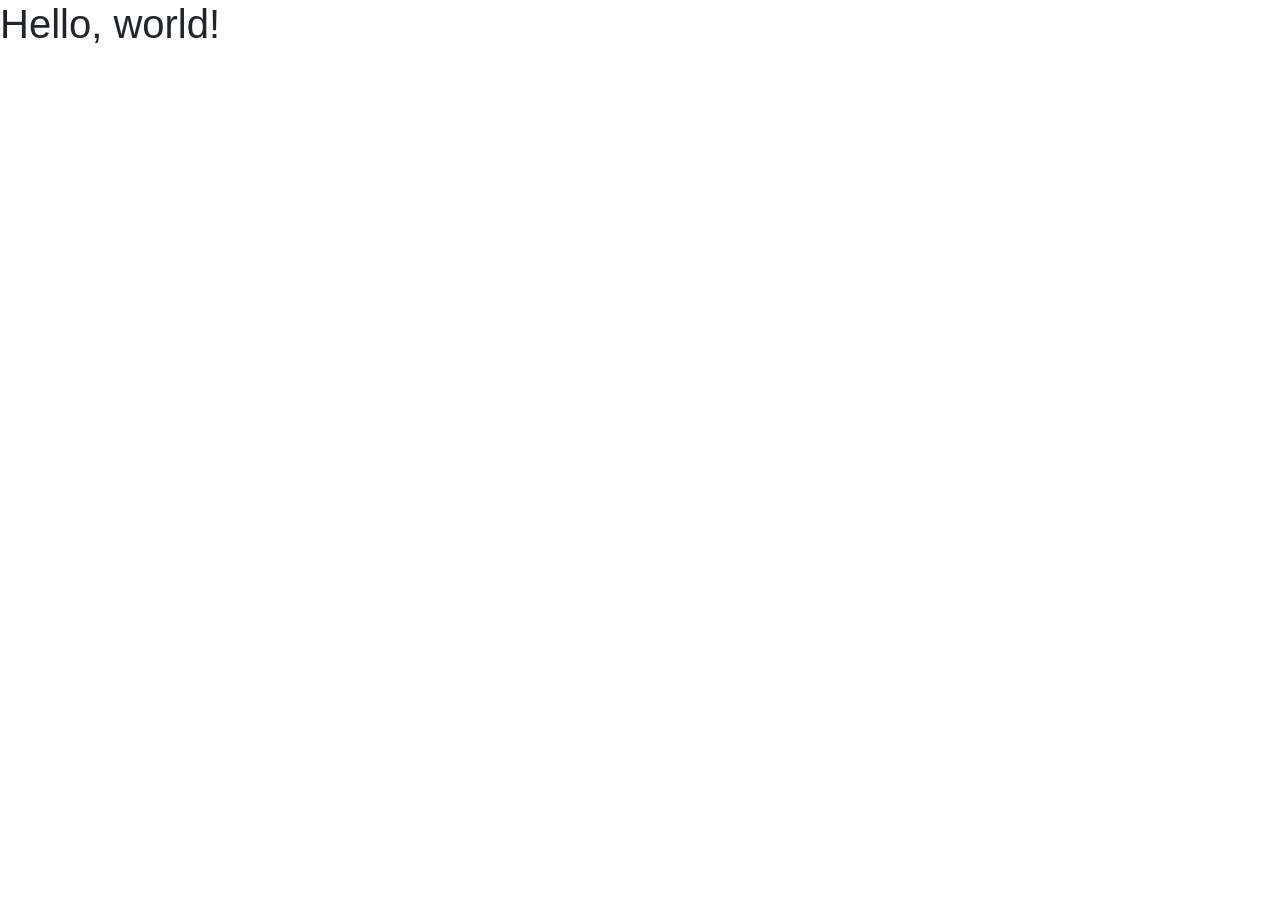
==== index.html @ 7a54d398 "initial commit" ====
<!doctype html>
<html lang="en">
  <head>
    <!-- Required meta tags -->
    <meta charset="utf-8">
    <meta name="viewport" content="width=device-width, initial-scale=1, shrink-to-fit=no">

    <!-- Bootstrap CSS -->
    <link rel="stylesheet" href="https://maxcdn.bootstrapcdn.com/bootstrap/4.0.0/css/bootstrap.min.css" integrity="sha384-Gn5384xqQ1aoWXA+058RXPxPg6fy4IWvTNh0E263XmFcJlSAwiGgFAW/dAiS6JXm" crossorigin="anonymous">

    <title>Hello, world!</title>
  </head>
  <body>
    <h1>Hello, world!</h1>

    <!-- Optional JavaScript -->
    <!-- jQuery first, then Popper.js, then Bootstrap JS -->
    <script src="https://code.jquery.com/jquery-3.2.1.slim.min.js" integrity="sha384-KJ3o2DKtIkvYIK3UENzmM7KCkRr/rE9/Qpg6aAZGJwFDMVNA/GpGFF93hXpG5KkN" crossorigin="anonymous"></script>
    <script src="https://cdnjs.cloudflare.com/ajax/libs/popper.js/1.12.9/umd/popper.min.js" integrity="sha384-ApNbgh9B+Y1QKtv3Rn7W3mgPxhU9K/ScQsAP7hUibX39j7fakFPskvXusvfa0b4Q" crossorigin="anonymous"></script>
    <script src="https://maxcdn.bootstrapcdn.com/bootstrap/4.0.0/js/bootstrap.min.js" integrity="sha384-JZR6Spejh4U02d8jOt6vLEHfe/JQGiRRSQQxSfFWpi1MquVdAyjUar5+76PVCmYl" crossorigin="anonymous"></script>
  </body>
</html>
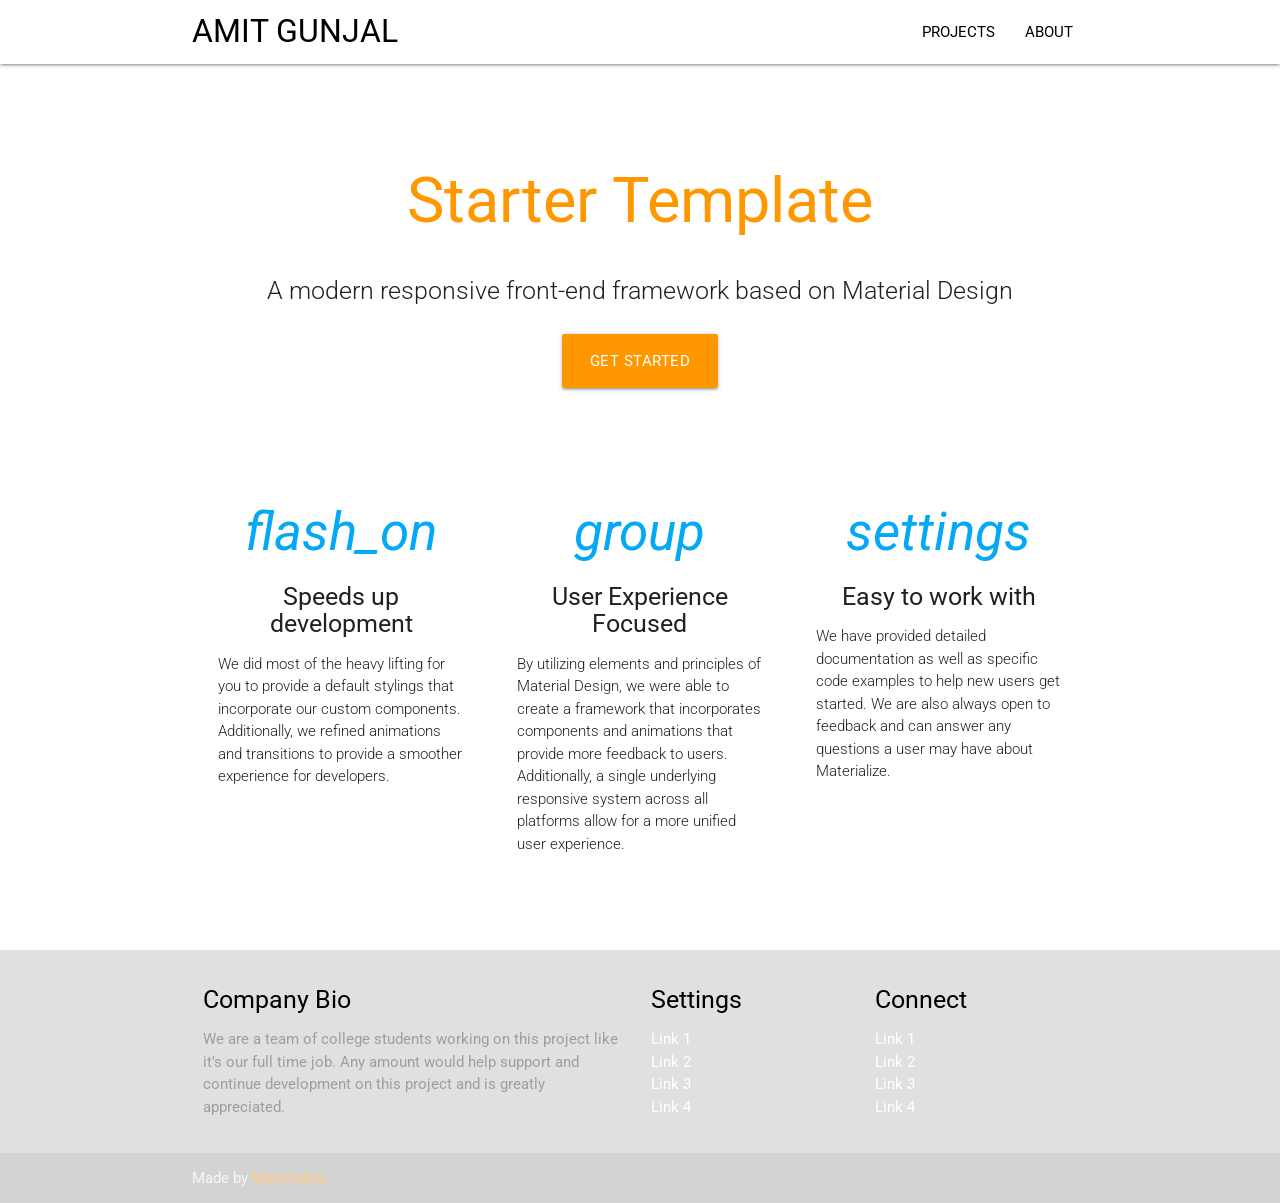
==== commit e3c955d6: "starter template" ====
--- a/index.html
+++ b/index.html
@@ -1,22 +1,140 @@
-<!doctype html>
+<!DOCTYPE html>
 <html lang="en">
-  <head>
-    <!-- Required meta tags -->
-    <meta charset="utf-8">
-    <meta name="viewport" content="width=device-width, initial-scale=1, shrink-to-fit=no">
 
-    <!-- Bootstrap CSS -->
-    <link rel="stylesheet" href="https://maxcdn.bootstrapcdn.com/bootstrap/4.0.0/css/bootstrap.min.css" integrity="sha384-Gn5384xqQ1aoWXA+058RXPxPg6fy4IWvTNh0E263XmFcJlSAwiGgFAW/dAiS6JXm" crossorigin="anonymous">
+<head>
+    <meta http-equiv="Content-Type" content="text/html; charset=UTF-8" />
+    <meta name="viewport" content="width=device-width, initial-scale=1, maximum-scale=1.0" />
+    <title>Starter Template - Materialize</title>
 
-    <title>Hello, world!</title>
-  </head>
-  <body>
-    <h1>Hello, world!</h1>
+    <!-- CSS  -->
+    <!-- <link href="https://fonts.googleapis.com/icon?family=Material+Icons" rel="stylesheet"> -->
+    <link href="lib/css/materialize.min.css" type="text/css" rel="stylesheet" media="screen,projection" />
+    <link href="css/index.css" type="text/css" rel="stylesheet" media="screen,projection" />
+    <link href="https://fonts.googleapis.com/css2?family=Open+Sans&family=Roboto:wght@300&display=swap"
+        rel="stylesheet">
+</head>
 
-    <!-- Optional JavaScript -->
-    <!-- jQuery first, then Popper.js, then Bootstrap JS -->
-    <script src="https://code.jquery.com/jquery-3.2.1.slim.min.js" integrity="sha384-KJ3o2DKtIkvYIK3UENzmM7KCkRr/rE9/Qpg6aAZGJwFDMVNA/GpGFF93hXpG5KkN" crossorigin="anonymous"></script>
-    <script src="https://cdnjs.cloudflare.com/ajax/libs/popper.js/1.12.9/umd/popper.min.js" integrity="sha384-ApNbgh9B+Y1QKtv3Rn7W3mgPxhU9K/ScQsAP7hUibX39j7fakFPskvXusvfa0b4Q" crossorigin="anonymous"></script>
-    <script src="https://maxcdn.bootstrapcdn.com/bootstrap/4.0.0/js/bootstrap.min.js" integrity="sha384-JZR6Spejh4U02d8jOt6vLEHfe/JQGiRRSQQxSfFWpi1MquVdAyjUar5+76PVCmYl" crossorigin="anonymous"></script>
-  </body>
+<body>
+    <nav class="white" role="navigation">
+        <div class="nav-wrapper container"><a id="logo-container" href="#" class="brand-logo black-text">AMIT GUNJAL</a>
+            <ul class="right hide-on-med-and-down">
+                <li><a href="#" class="black-text">ABOUT</a></li>
+            </ul>
+            <ul class="right hide-on-med-and-down">
+                <li><a href="#" class="black-text">PROJECTS</a></li>
+            </ul>
+
+            <ul id="nav-mobile" class="sidenav">
+                <li><a href="#">Navbar Link</a></li>
+            </ul>
+            <a href="#" data-target="nav-mobile" class="sidenav-trigger"><i class="material-icons">menu</i></a>
+        </div>
+    </nav>
+    <div class="section no-pad-bot" id="index-banner">
+        <div class="container">
+            <br><br>
+            <h1 class="header center orange-text">Starter Template</h1>
+            <div class="row center">
+                <h5 class="header col s12 light">A modern responsive front-end framework based on Material Design</h5>
+            </div>
+            <div class="row center">
+                <a href="http://materializecss.com/getting-started.html" id="download-button"
+                    class="btn-large waves-effect waves-light orange">Get Started</a>
+            </div>
+            <br><br>
+
+        </div>
+    </div>
+
+
+    <div class="container">
+        <div class="section">
+
+            <!--   Icon Section   -->
+            <div class="row">
+                <div class="col s12 m4">
+                    <div class="icon-block">
+                        <h2 class="center light-blue-text"><i class="material-icons">flash_on</i></h2>
+                        <h5 class="center">Speeds up development</h5>
+
+                        <p class="light">We did most of the heavy lifting for you to provide a default stylings that
+                            incorporate our custom components. Additionally, we refined animations and transitions to
+                            provide a smoother experience for developers.</p>
+                    </div>
+                </div>
+
+                <div class="col s12 m4">
+                    <div class="icon-block">
+                        <h2 class="center light-blue-text"><i class="material-icons">group</i></h2>
+                        <h5 class="center">User Experience Focused</h5>
+
+                        <p class="light">By utilizing elements and principles of Material Design, we were able to create
+                            a framework that incorporates components and animations that provide more feedback to users.
+                            Additionally, a single underlying responsive system across all platforms allow for a more
+                            unified user experience.</p>
+                    </div>
+                </div>
+
+                <div class="col s12 m4">
+                    <div class="icon-block">
+                        <h2 class="center light-blue-text"><i class="material-icons">settings</i></h2>
+                        <h5 class="center">Easy to work with</h5>
+
+                        <p class="light">We have provided detailed documentation as well as specific code examples to
+                            help new users get started. We are also always open to feedback and can answer any questions
+                            a user may have about Materialize.</p>
+                    </div>
+                </div>
+            </div>
+
+        </div>
+        <br><br>
+    </div>
+
+    <footer class="page-footer grey lighten-2">
+        <div class="container">
+            <div class="row">
+                <div class="col l6 s12">
+                    <h5 class="black-text">Company Bio</h5>
+                    <p class="grey-text">We are a team of college students working on this project like
+                        it's our full time job. Any amount would help support and continue development on this project
+                        and is greatly appreciated.</p>
+
+
+                </div>
+                <div class="col l3 s12">
+                    <h5 class="black-text">Settings</h5>
+                    <ul>
+                        <li><a class="white-text" href="#!">Link 1</a></li>
+                        <li><a class="white-text" href="#!">Link 2</a></li>
+                        <li><a class="white-text" href="#!">Link 3</a></li>
+                        <li><a class="white-text" href="#!">Link 4</a></li>
+                    </ul>
+                </div>
+                <div class="col l3 s12">
+                    <h5 class="black-text">Connect</h5>
+                    <ul>
+                        <li><a class="white-text" href="#!">Link 1</a></li>
+                        <li><a class="white-text" href="#!">Link 2</a></li>
+                        <li><a class="white-text" href="#!">Link 3</a></li>
+                        <li><a class="white-text" href="#!">Link 4</a></li>
+                    </ul>
+                </div>
+            </div>
+        </div>
+        <div class="footer-copyright">
+            <div class="container">
+                Made by <a class="orange-text text-lighten-3" href="http://materializecss.com">Materialize</a>
+            </div>
+        </div>
+    </footer>
+
+
+    <!--  Scripts-->
+    <script src="https://code.jquery.com/jquery-2.1.1.min.js"></script>
+    <script src="lib/js/materialize.js"></script>
+    <script src="js/init.js"></script>
+
+</body>
+
 </html>
--- a/css/index.css
+++ b/css/index.css
@@ -0,0 +1,14 @@
+/* Custom Stylesheet */
+/**
+ * Use this file to override Materialize files so you can update
+ * the core Materialize files in the future
+ *
+ * Made By MaterializeCSS.com
+ */
+
+ .icon-block {
+    padding: 0 15px;
+  }
+  .icon-block .material-icons {
+      font-size: inherit;
+  }
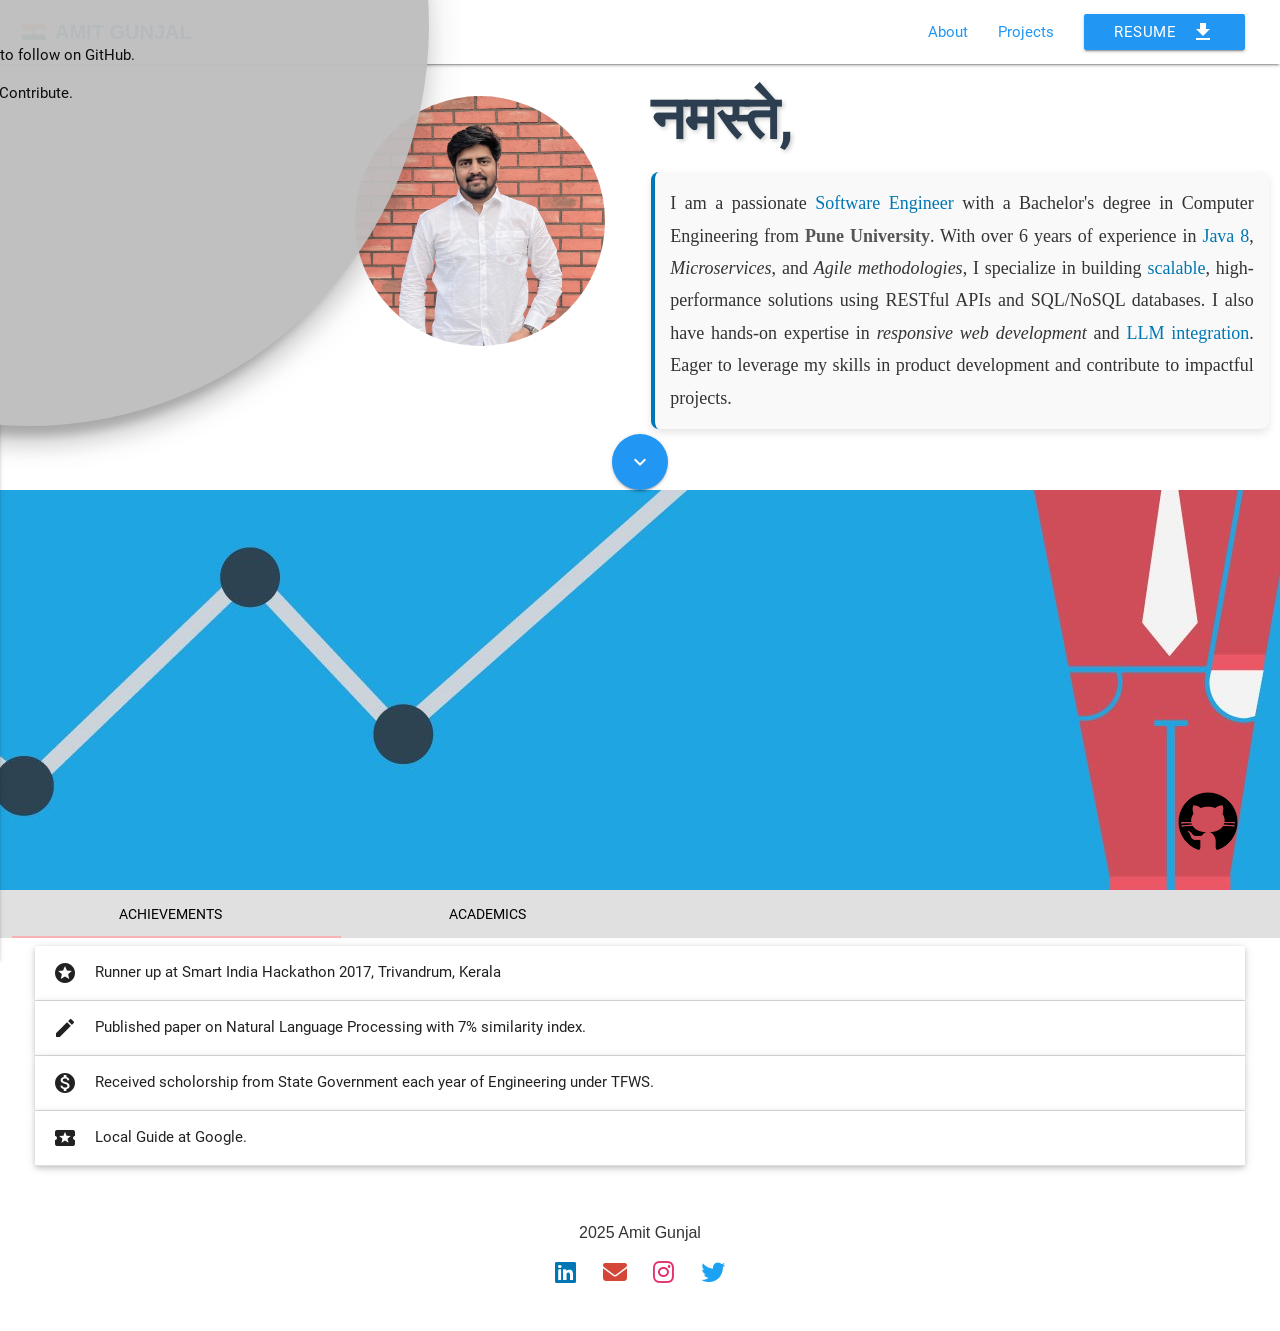
==== commit f7ad104a: "initial commit" ====
--- a/index.html
+++ b/index.html
@@ -1,140 +1,306 @@
 <!DOCTYPE html>
-<html lang="en">
+<html>
 
 <head>
-    <meta http-equiv="Content-Type" content="text/html; charset=UTF-8" />
-    <meta name="viewport" content="width=device-width, initial-scale=1, maximum-scale=1.0" />
-    <title>Starter Template - Materialize</title>
-
-    <!-- CSS  -->
-    <!-- <link href="https://fonts.googleapis.com/icon?family=Material+Icons" rel="stylesheet"> -->
-    <link href="lib/css/materialize.min.css" type="text/css" rel="stylesheet" media="screen,projection" />
-    <link href="css/index.css" type="text/css" rel="stylesheet" media="screen,projection" />
-    <link href="https://fonts.googleapis.com/css2?family=Open+Sans&family=Roboto:wght@300&display=swap"
-        rel="stylesheet">
+  <!--Import Google Icon Font-->
+  <link href="https://fonts.googleapis.com/icon?family=Material+Icons" rel="stylesheet">
+  <!--Import materialize.css-->
+  <link type="text/css" rel="stylesheet" href="css/materialize.min.css" media="screen,projection" />
+  <link rel="stylesheet" href="https://cdnjs.cloudflare.com/ajax/libs/font-awesome/6.5.1/css/all.min.css">
+
+  <!--Let browser know website is optimized for mobile-->
+  <meta name="viewport" content="width=device-width, initial-scale=1.0" />
 </head>
-
-<body>
-    <nav class="white" role="navigation">
-        <div class="nav-wrapper container"><a id="logo-container" href="#" class="brand-logo black-text">AMIT GUNJAL</a>
-            <ul class="right hide-on-med-and-down">
-                <li><a href="#" class="black-text">ABOUT</a></li>
-            </ul>
-            <ul class="right hide-on-med-and-down">
-                <li><a href="#" class="black-text">PROJECTS</a></li>
-            </ul>
-
-            <ul id="nav-mobile" class="sidenav">
-                <li><a href="#">Navbar Link</a></li>
-            </ul>
-            <a href="#" data-target="nav-mobile" class="sidenav-trigger"><i class="material-icons">menu</i></a>
+<style type="text/css">
+  html {
+    margin-right: 0px;
+    margin-left: 0px;
+    background-color: #fff;
+  }
+
+  #nav .color-primary-dark {
+    color: #2196f3;
+  }
+
+  #nav .color-primary-dark-back a {
+    background-color: #2196f3;
+  }
+
+  .parallax-container {
+    height: 300px;
+  }
+
+  .git-logo:hover {
+    height: 72px;
+    width: 72px;
+    display: block;
+    padding: 10px;
+    border: 2px solid red;
+  }
+</style>
+<!--------------------------------------------- Body-------------------------------------------------------------->
+
+<body onload="$('.tap-target').tapTarget('open')">
+  <!--Import jQuery before materialize.js-->
+  <script type="text/javascript" src="https://code.jquery.com/jquery-3.2.1.min.js"></script>
+  <script type="text/javascript" src="js/materialize.min.js"></script>
+  <script type="text/javascript">
+
+    $(document).ready(function () {
+      $(".button-collapse").sideNav();
+    })
+
+    $(document).ready(function () {
+      $('.parallax').parallax();
+    });
+
+    $('.tap-target').tapTarget('open');
+    $('.tap-target').tapTarget('close');
+
+    $('#godown').click(function () {
+      //optionally remove the 500 (which is time in milliseconds) of the
+      //scrolling animation to remove the animation and make it instant
+      $.scrollTo($('#portfolio'), 500);
+    });
+
+    window.smoothScroll = function (target) {
+      var scrollContainer = target;
+      do { //find scroll container
+        scrollContainer = scrollContainer.parentNode;
+        if (!scrollContainer) return;
+        scrollContainer.scrollTop += 1;
+      } while (scrollContainer.scrollTop == 0);
+
+      var targetY = 0;
+      do { //find the top of target relatively to the container
+        if (target == scrollContainer) break;
+        targetY += target.offsetTop;
+      } while (target = target.offsetParent);
+
+      scroll = function (c, a, b, i) {
+        i++; if (i > 30) return;
+        c.scrollTop = a + (b - a) / 30 * i;
+        setTimeout(function () { scroll(c, a, b, i); }, 20);
+      }
+      // start scrolling
+      scroll(scrollContainer, scrollContainer.scrollTop, targetY, 0);
+    }
+    $(document).ready(function () {
+      $('.materialboxed').materialbox();
+    });
+
+    $(document).ready(function () {
+      $('.collapsible').collapsible();
+    });
+
+  </script>
+
+  <!--------------------------------------------- NavBAr---------------------------------------------------------------->
+
+  <nav>
+    <div id="nav" class="nav-wrapper white" style="padding-left: 20px;padding-right: 20px;">
+      <a href="http://amitgunjal26.github.io/amitgunjal.github.io//" class="brand-logo"
+        style="font-family: Arial, sans-serif; font-size: 20px; color: #2c3e50; text-decoration: none; display: inline-flex; align-items: center; border-radius: 5px; transition: background-color 0.3s ease;">
+        <img src="images/indian-flag.png" height="18" width="27"
+          style="vertical-align: middle; margin-right: 8px; box-shadow: 0 0 5px rgba(0, 0, 0, 0.1);">
+        <span style="font-weight: bold; color: #2980b9;">AMIT GUNJAL</span>
+      </a>
+
+      <a href="#" data-activates="mobile-demo" class="button-collapse color-primary-dark"><i
+          class="material-icons">menu</i></a>
+      <ul class="right hide-on-med-and-down">
+        <li><a href="about.html" class="color-primary-dark">About</a></li>
+        <li><a href="projects.html" class="color-primary-dark">Projects</a></li>
+        <!-- <li><a href="collapsible.html" class="color-primary-dark">Blog</a></li> -->
+        <li><a class="tooltipped blue btn" data-position="bottom" data-delay="50" data-tooltip="Click to download"
+            href="docs/Resume.pdf">Resume <i class="material-icons right">file_download</i></a></li>
+      </ul>
+      <ul class="side-nav" id="mobile-demo">
+        <li><a href="about.html" class="color-primary-dark">About</a></li>
+        <li><a href="projects.html" class="color-primary-dark">Projects</a></li>
+        <!-- <li><a href="collapsible.html" class="color-primary-dark">Blog</a></li> -->
+        <li><a class="tooltipped btn blue waves-effect waves-light btn blue" data-position="bottom" data-delay="50"
+            data-tooltip="Click to download" href="docs/Resume.pdf">Resume <i
+              class="material-icons right">file_download</i></a></li>
+      </ul>
+    </div>
+  </nav>
+
+  <!--------------------------------------------- About---------------------------------------------------------------->
+
+
+  <div class="row">
+    <div class="col s16 m16 l6">
+      <div class="card hoverable">
+        <div class="card-content right">
+          <img class="materialboxed" src="images/amit-avtar-2.png"
+            style="border-radius: 50%; width: 250px; height: 250px;">
         </div>
-    </nav>
-    <div class="section no-pad-bot" id="index-banner">
-        <div class="container">
-            <br><br>
-            <h1 class="header center orange-text">Starter Template</h1>
-            <div class="row center">
-                <h5 class="header col s12 light">A modern responsive front-end framework based on Material Design</h5>
-            </div>
-            <div class="row center">
-                <a href="http://materializecss.com/getting-started.html" id="download-button"
-                    class="btn-large waves-effect waves-light orange">Get Started</a>
-            </div>
-            <br><br>
-
+      </div>
+    </div>
+    <div class="col s16 m16 l6" style="margin-top: 10px;">
+      <h5
+        style="font-size: 4rem; font-weight: bold; color: #2c3e50; text-shadow: 2px 2px 4px rgba(0, 0, 0, 0.2); margin-bottom: 0.5rem;">
+        नमस्ते,</h5>
+      <p
+        style="font-family: 'Georgia', serif; font-size: 1.2em; line-height: 1.8; color: #333; text-align: justify; margin: 20px 0; background: #f9f9f9; padding: 15px; border-left: 4px solid #0077b5; border-radius: 8px; box-shadow: 0 4px 8px rgba(0, 0, 0, 0.1);">
+        I am a passionate <strong style="color: #0077b5;">Software Engineer</strong> with a Bachelor's degree in
+        Computer Engineering from <span style="color: #555; font-weight: bold;">Pune University</span>. With over
+        <strong>6 years of experience</strong> in <span style="color: #0077b5;">Java 8</span>, <em>Microservices</em>,
+        and <em>Agile methodologies</em>, I specialize in building <strong style="color: #0077b5;">scalable</strong>,
+        <strong>high-performance solutions</strong> using RESTful APIs and SQL/NoSQL databases. I also have hands-on
+        expertise in <em>responsive web development</em> and <strong style="color: #0077b5;">LLM integration</strong>.
+        Eager to leverage my skills in product development and contribute to impactful projects.
+      </p>
+    </div>
+
+
+
+    <!--------------------------------------------- Expand---------------------------------------------------------------->
+
+    <center><button id="godown" class="tooltipped btn-floating btn-large waves-effect waves-light blue"
+        onclick="smoothScroll(document.getElementById('portfolio'))" data-position="bottom" data-delay="50"
+        data-tooltip="Go to Portfolio." style="margin-top: -15px;">
+        <i class="material-icons" style="color: white;">expand_more</i>
+      </button>
+    </center>
+    <!--------------------------------------------- Parallax---------------------------------------------------------------->
+
+    <div class="parallax-container" style="height: 400px;">
+      <div class="parallax"><img src="images/business.jpg"></div>
+    </div>
+    <!--------------------------------------------- Portfolio---------------------------------------------------------------->
+
+    <div id="portfolio" class="row">
+      <ul id="tabs-swipe-demo" class="tabs grey lighten-2" style="padding-left: 12px;">
+        <li class="tab col s3"><a class="active black-text" href="#test-swipe-3">Achievements</ABBR></a></li>
+        <li class="tab col s3"><a class="black-text" href="#test-swipe-1">Academics</a></li>
+        <!-- <li class="tab col s3"><a class="black-text" href="#test-swipe-2">Skills</a></li> -->
+      </ul>
+      <!--------------------------------------------- Education---------------------------------------------------------------->
+
+      <div id="test-swipe-1" class="col s12">
+        <div class="card section grey lighten-3"
+          style="padding-left: 20px;padding-right: 20px;margin-top: 0px;margin-bottom: 0px;">
+
+          <div class="row">
+            <h5 class="flow-text">Bachelor of Computer Engineering (B. E.)</h5>
+            <div class="col s6"> <i class="material-icons" style="vertical-align: middle;margin-bottom: 5px;">school</i>
+              Savitribai Phule Pune University</div>
+            <div class="col s4"> <i class="material-icons" style="vertical-align: middle;margin-bottom: 5px;">event</i>
+              June, 2013 - June, 2017</div>
+            <div class="col s6"> <i class="material-icons"
+                style="vertical-align: middle;margin-bottom: 5px;">location_on</i> Amrutvahini College of Engineering,
+              Sangamner 422605</div>
+            <div class="col s4"> <i class="material-icons"
+                style="vertical-align: middle;margin-bottom: 5px;">trending_up
+              </i> 62.34 %</div>
+          </div>
+          <div class="card-action"></div>
+
+          <div class="row">
+            <h5 class="flow-text">Higher Secondary School Certificate (H. S. C.)</h5>
+            <div class="col s6"> <i class="material-icons" style="vertical-align: middle;margin-bottom: 5px;">school</i>
+              Maharashtra State Board</div>
+            <div class="col s4"> <i class="material-icons" style="vertical-align: middle;margin-bottom: 5px;">event</i>
+              June, 2011 - June, 2013</div>
+            <div class="col s6"> <i class="material-icons"
+                style="vertical-align: middle;margin-bottom: 5px;">location_on</i> Amrutvahini College of Engineering,
+              Sangamner 422605</div>
+            <div class="col s4"> <i class="material-icons"
+                style="vertical-align: middle;margin-bottom: 5px;">trending_up
+              </i> 70.00 %</div>
+          </div>
+          <div class="card-action"></div>
+
+          <div class="row">
+            <h5 class="flow-text">Secondary School Certificate (S. S. C.)</h5>
+            <div class="col s6"> <i class="material-icons" style="vertical-align: middle;margin-bottom: 5px;">school</i>
+              Maharashtra State Board</div>
+            <div class="col s4"> <i class="material-icons" style="vertical-align: middle;margin-bottom: 5px;">event</i>
+              June, 2010 - June, 2011</div>
+            <div class="col s6"> <i class="material-icons"
+                style="vertical-align: middle;margin-bottom: 5px;">location_on</i> Amrutvahini College of Engineering,
+              Sangamner 422605</div>
+            <div class="col s4"> <i class="material-icons"
+                style="vertical-align: middle;margin-bottom: 5px;">trending_up
+              </i> 83.64 %</div>
+          </div>
         </div>
-    </div>
-
-
-    <div class="container">
-        <div class="section">
-
-            <!--   Icon Section   -->
-            <div class="row">
-                <div class="col s12 m4">
-                    <div class="icon-block">
-                        <h2 class="center light-blue-text"><i class="material-icons">flash_on</i></h2>
-                        <h5 class="center">Speeds up development</h5>
-
-                        <p class="light">We did most of the heavy lifting for you to provide a default stylings that
-                            incorporate our custom components. Additionally, we refined animations and transitions to
-                            provide a smoother experience for developers.</p>
-                    </div>
-                </div>
-
-                <div class="col s12 m4">
-                    <div class="icon-block">
-                        <h2 class="center light-blue-text"><i class="material-icons">group</i></h2>
-                        <h5 class="center">User Experience Focused</h5>
-
-                        <p class="light">By utilizing elements and principles of Material Design, we were able to create
-                            a framework that incorporates components and animations that provide more feedback to users.
-                            Additionally, a single underlying responsive system across all platforms allow for a more
-                            unified user experience.</p>
-                    </div>
-                </div>
-
-                <div class="col s12 m4">
-                    <div class="icon-block">
-                        <h2 class="center light-blue-text"><i class="material-icons">settings</i></h2>
-                        <h5 class="center">Easy to work with</h5>
-
-                        <p class="light">We have provided detailed documentation as well as specific code examples to
-                            help new users get started. We are also always open to feedback and can answer any questions
-                            a user may have about Materialize.</p>
-                    </div>
-                </div>
-            </div>
-
-        </div>
-        <br><br>
-    </div>
-
-    <footer class="page-footer grey lighten-2">
-        <div class="container">
-            <div class="row">
-                <div class="col l6 s12">
-                    <h5 class="black-text">Company Bio</h5>
-                    <p class="grey-text">We are a team of college students working on this project like
-                        it's our full time job. Any amount would help support and continue development on this project
-                        and is greatly appreciated.</p>
-
-
-                </div>
-                <div class="col l3 s12">
-                    <h5 class="black-text">Settings</h5>
-                    <ul>
-                        <li><a class="white-text" href="#!">Link 1</a></li>
-                        <li><a class="white-text" href="#!">Link 2</a></li>
-                        <li><a class="white-text" href="#!">Link 3</a></li>
-                        <li><a class="white-text" href="#!">Link 4</a></li>
-                    </ul>
-                </div>
-                <div class="col l3 s12">
-                    <h5 class="black-text">Connect</h5>
-                    <ul>
-                        <li><a class="white-text" href="#!">Link 1</a></li>
-                        <li><a class="white-text" href="#!">Link 2</a></li>
-                        <li><a class="white-text" href="#!">Link 3</a></li>
-                        <li><a class="white-text" href="#!">Link 4</a></li>
-                    </ul>
-                </div>
-            </div>
-        </div>
-        <div class="footer-copyright">
-            <div class="container">
-                Made by <a class="orange-text text-lighten-3" href="http://materializecss.com">Materialize</a>
-            </div>
-        </div>
+      </div>
+      <!------------------------------------------------------------------ Honors and Awards-------------------------------------->
+      <div id="test-swipe-3" class="col s12">
+        <ul class="collapsible popout" data-collapsible="accordion">
+          <li>
+            <div class="collapsible-header"><i class="material-icons">stars</i>Runner up at Smart India Hackathon 2017,
+              Trivandrum, Kerala</div>
+          </li>
+          <li>
+            <div class="collapsible-header"><i class="material-icons">mode_edit</i>Published paper on Natural Language
+              Processing
+              with 7% similarity index.</div>
+          </li>
+          <li>
+            <div class="collapsible-header"><i class="material-icons">monetization_on</i>Received scholorship from State
+              Government
+              each year of Engineering under TFWS.</div>
+          </li>
+          <li>
+            <div class="collapsible-header"><i class="material-icons">local_activity</i>Local Guide at Google. </div>
+          </li>
+        </ul>
+
+      </div>
+
+    </div>
+
+
+
+    <!--------------------------------------------- Git---------------------------------------------------------------->
+
+
+    <!-- Element Showed -->
+    <a href="http://github.com/amitgunjal26/" id="menu" class="waves-effect waves-light"
+      style="position: fixed;bottom:40px;right: 40px;">
+      <img class="tooltipped" data-position="left" data-delay="50" data-tooltip="View my work on GitHub."
+        src="images/git250.png" height="64" width="64">
+    </a>
+
+    <!-- Tap Target Structure -->
+    <div class="tap-target black-text grey lighten-1" data-activates="menu">
+      <div class="tap-target-content">
+        <h5>Hello,</h5>
+        <p>Click here to follow on GitHub.</p>
+        <p>Star, Fork, Contribute.
+        </p>
+      </div>
+    </div>
+
+
+
+    <!--------------------------------------------- Footer---------------------------------------------------------------->
+
+    <footer class="page-footer white" style="padding: 20px; text-align: center; font-family: Arial, sans-serif;">
+      <p style="margin: 0; font-size: 16px; color: #333;">2025 Amit Gunjal</p>
+      <div style="margin-top: 10px;">
+        <a href="https://www.linkedin.com/in/amit-gunjal-8612068a/" target="_blank"
+          style="text-decoration: none; margin: 0 10px; color: #0077b5; font-size: 24px;">
+          <i class="fab fa-linkedin"></i>
+        </a>
+        <a href="mailto:amitgunjal26@gmail.com" target="_blank"
+          style="text-decoration: none; margin: 0 10px; color: #d44638; font-size: 24px;">
+          <i class="fas fa-envelope"></i>
+        </a>
+        <a href="https://www.instagram.com/_amitgunjal" target="_blank"
+          style="text-decoration: none; margin: 0 10px; color: #e1306c; font-size: 24px;">
+          <i class="fab fa-instagram"></i>
+        </a>
+        <a href="https://x.com/_amitgunjal" target="_blank"
+          style="text-decoration: none; margin: 0 10px; color: #1da1f2; font-size: 24px;">
+          <i class="fab fa-twitter"></i>
+        </a>
+      </div>
     </footer>
-
-
-    <!--  Scripts-->
-    <script src="https://code.jquery.com/jquery-2.1.1.min.js"></script>
-    <script src="lib/js/materialize.js"></script>
-    <script src="js/init.js"></script>
-
 </body>
 
 </html>
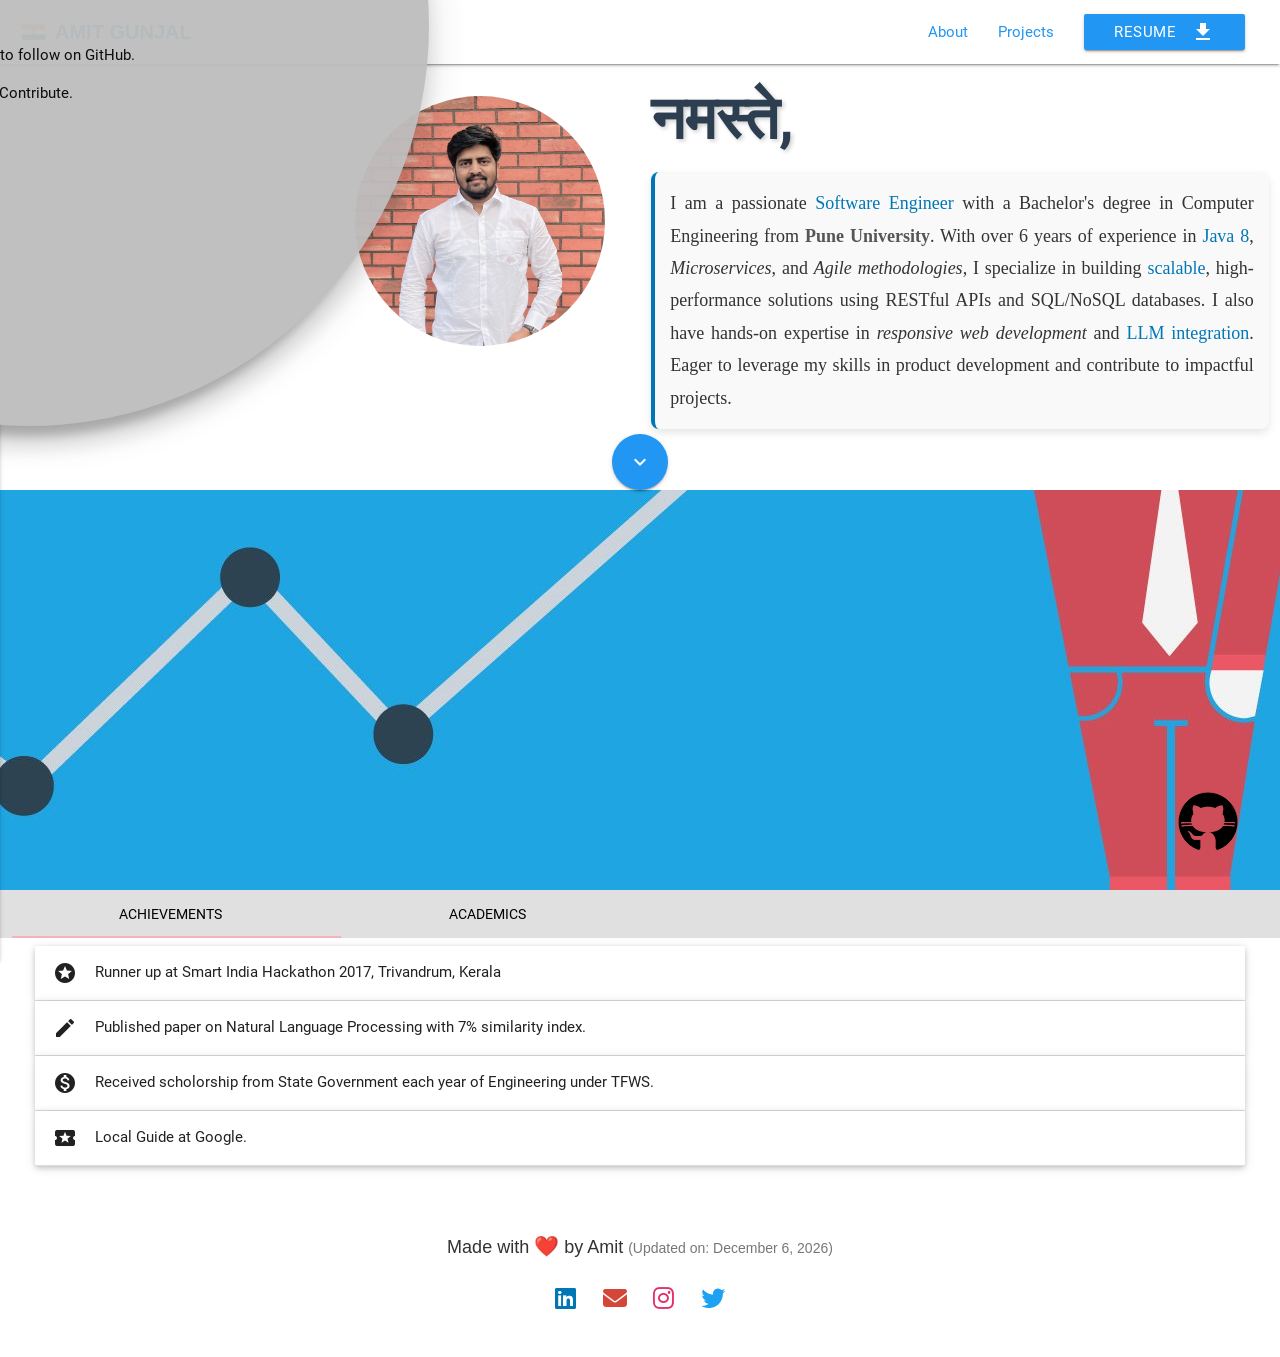
==== commit caed2acb: "updates" ====
--- a/index.html
+++ b/index.html
@@ -99,7 +99,7 @@
 
   <nav>
     <div id="nav" class="nav-wrapper white" style="padding-left: 20px;padding-right: 20px;">
-      <a href="http://amitgunjal26.github.io/amitgunjal.github.io//" class="brand-logo"
+      <a href="http://amitgunjal.github.io/amitgunjal.github.io//" class="brand-logo"
         style="font-family: Arial, sans-serif; font-size: 20px; color: #2c3e50; text-decoration: none; display: inline-flex; align-items: center; border-radius: 5px; transition: background-color 0.3s ease;">
         <img src="images/indian-flag.png" height="18" width="27"
           style="vertical-align: middle; margin-right: 8px; box-shadow: 0 0 5px rgba(0, 0, 0, 0.1);">
@@ -260,7 +260,7 @@
 
 
     <!-- Element Showed -->
-    <a href="http://github.com/amitgunjal26/" id="menu" class="waves-effect waves-light"
+    <a href="http://github.com/amitgunjal/" id="menu" class="waves-effect waves-light"
       style="position: fixed;bottom:40px;right: 40px;">
       <img class="tooltipped" data-position="left" data-delay="50" data-tooltip="View my work on GitHub."
         src="images/git250.png" height="64" width="64">
@@ -281,13 +281,25 @@
     <!--------------------------------------------- Footer---------------------------------------------------------------->
 
     <footer class="page-footer white" style="padding: 20px; text-align: center; font-family: Arial, sans-serif;">
-      <p style="margin: 0; font-size: 16px; color: #333;">2025 Amit Gunjal</p>
+      <div style="font-family: 'Arial', sans-serif; font-size: 18px; color: #333; text-align: center; padding: 10px;">
+        Made with <span style="color: #e25555; font-size: 20px;">❤️</span> by Amit
+        <span style="font-size: 14px; color: #777;">(Updated on: <span id="current-date"></span>)</span>
+      </div>
+      <script>
+        // Set today's date dynamically
+        const today = new Date().toLocaleDateString('en-US', {
+          year: 'numeric',
+          month: 'long',
+          day: 'numeric'
+        });
+        document.getElementById('current-date').textContent = today;
+      </script>
       <div style="margin-top: 10px;">
         <a href="https://www.linkedin.com/in/amit-gunjal-8612068a/" target="_blank"
           style="text-decoration: none; margin: 0 10px; color: #0077b5; font-size: 24px;">
           <i class="fab fa-linkedin"></i>
         </a>
-        <a href="mailto:amitgunjal26@gmail.com" target="_blank"
+        <a href="mailto:amitgunjal@gmail.com" target="_blank"
           style="text-decoration: none; margin: 0 10px; color: #d44638; font-size: 24px;">
           <i class="fas fa-envelope"></i>
         </a>
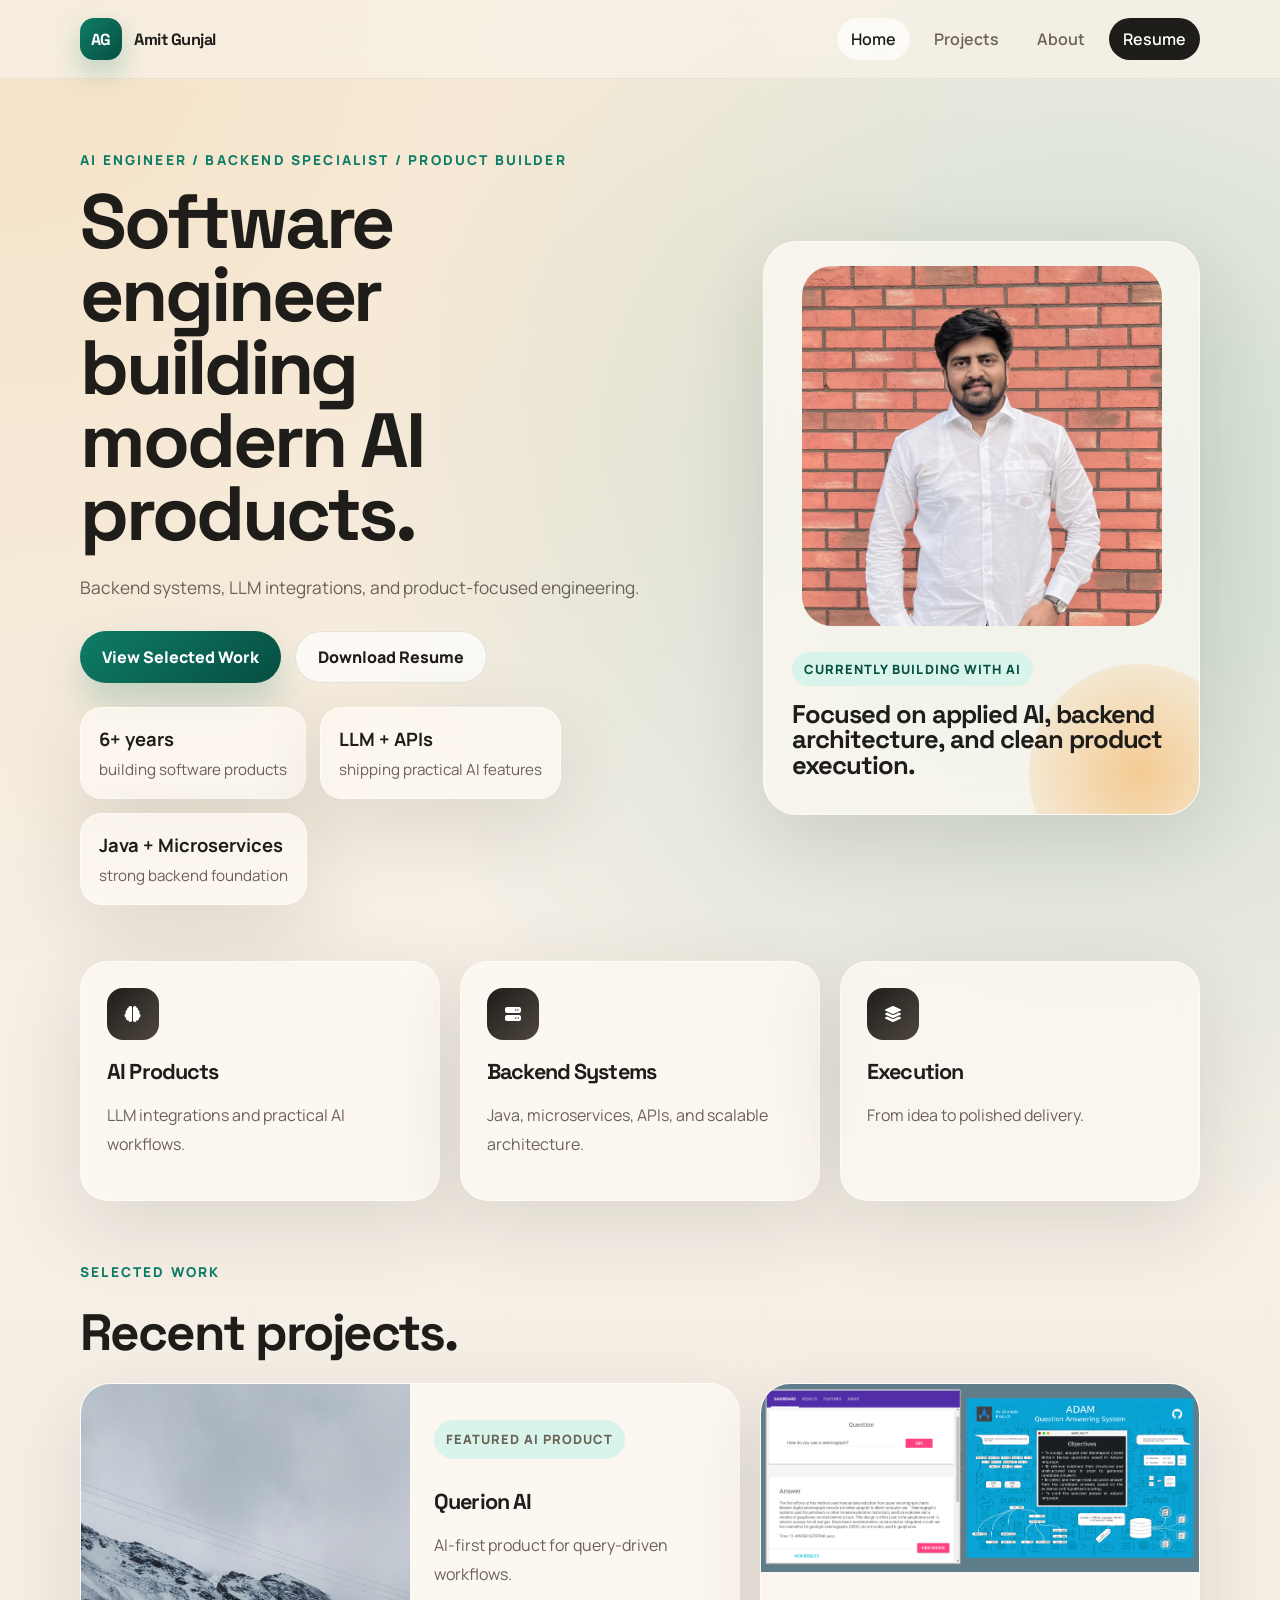
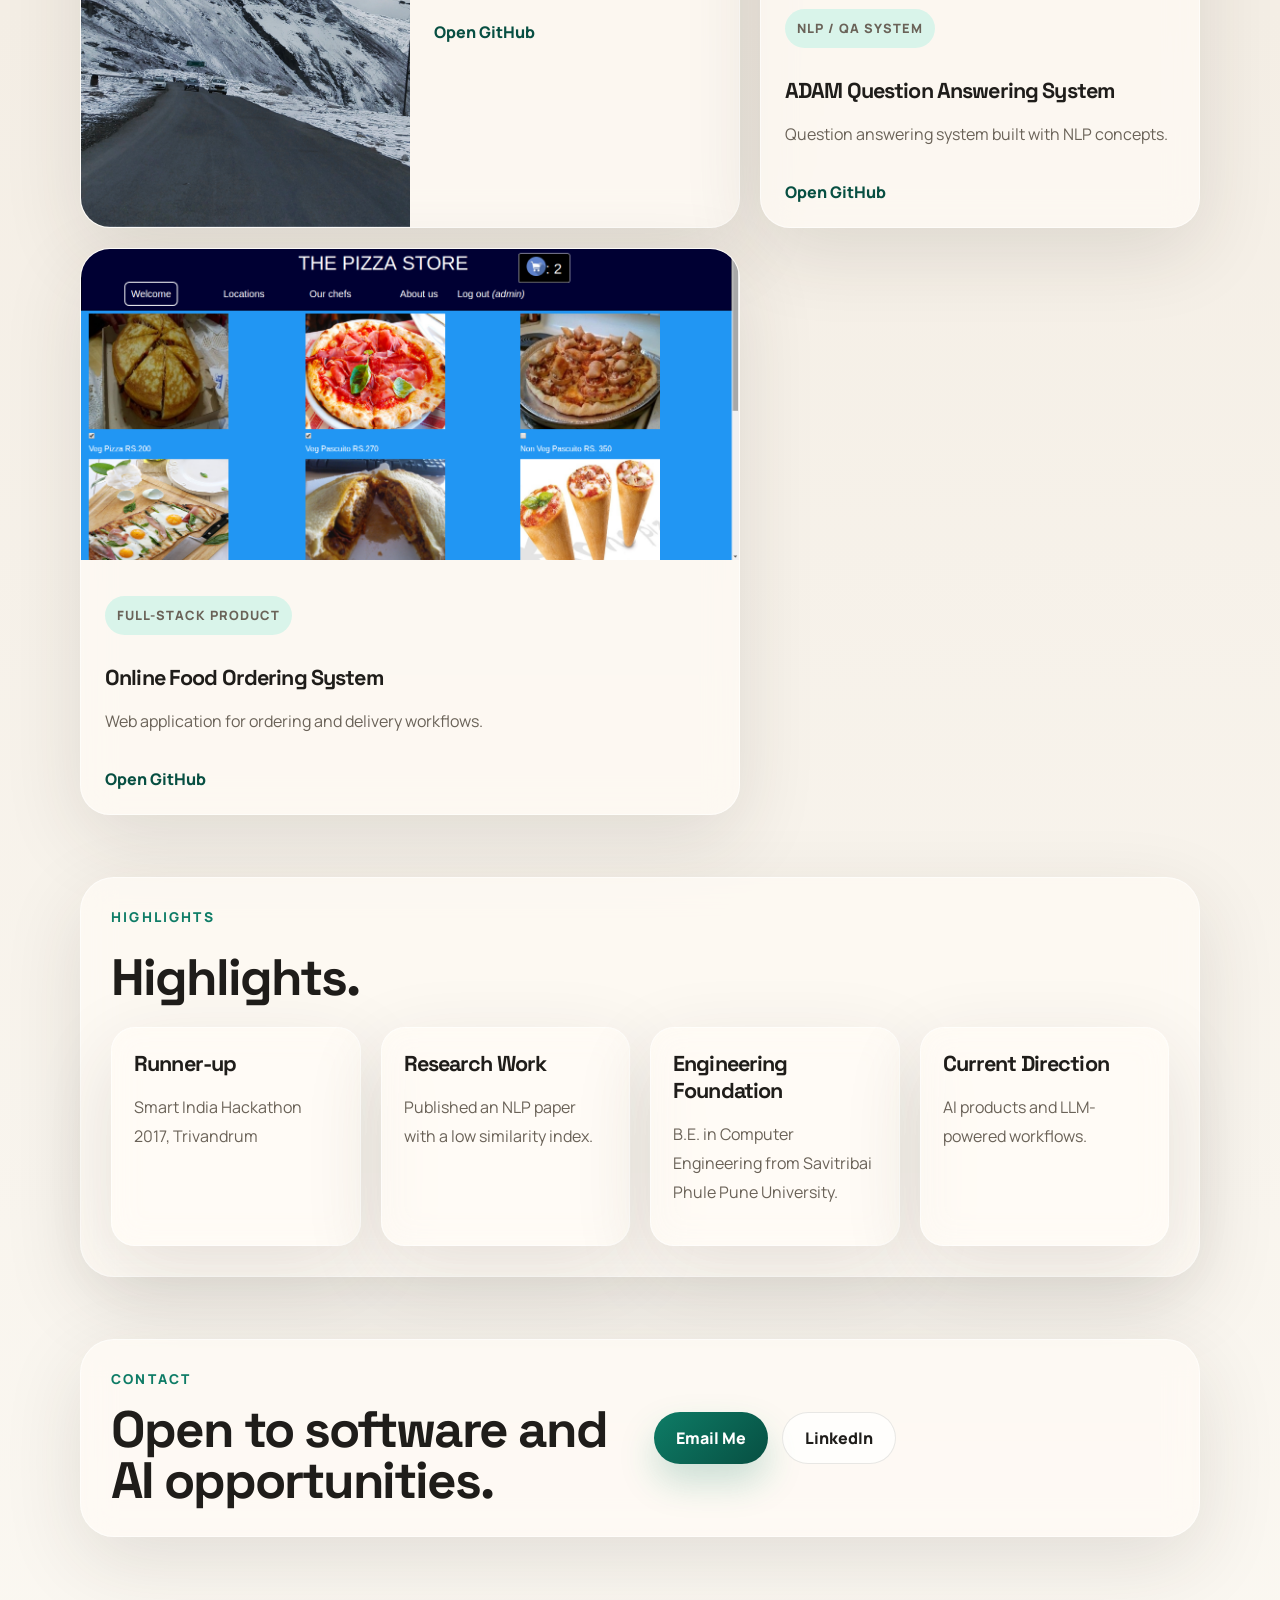
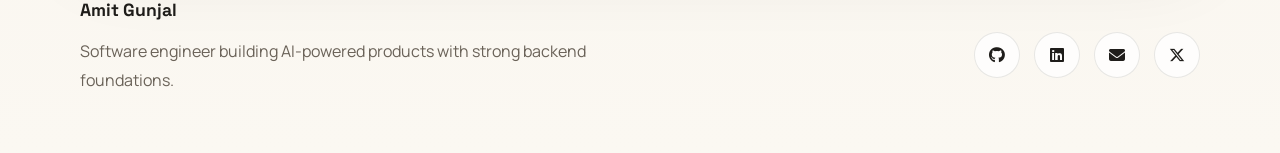
==== commit 4be33116: "Revamp portfolio site" ====
--- a/index.html
+++ b/index.html
@@ -1,318 +1,195 @@
 <!DOCTYPE html>
-<html>
+<html lang="en">
+<head>
+  <meta charset="UTF-8">
+  <meta name="viewport" content="width=device-width, initial-scale=1.0">
+  <meta name="description" content="Amit Gunjal builds AI-powered products, backend systems, and modern developer experiences.">
+  <title>Amit Gunjal | AI Engineer & Software Builder</title>
+  <link rel="preconnect" href="https://fonts.googleapis.com">
+  <link rel="preconnect" href="https://fonts.gstatic.com" crossorigin>
+  <link href="https://fonts.googleapis.com/css2?family=Manrope:wght@400;500;600;700;800&family=Space+Grotesk:wght@500;700&display=swap" rel="stylesheet">
+  <link rel="stylesheet" href="https://cdnjs.cloudflare.com/ajax/libs/font-awesome/6.5.1/css/all.min.css">
+  <link rel="stylesheet" href="css/style.css">
+</head>
+<body>
+  <div class="site-shell">
+    <header class="site-header">
+      <div class="container nav-bar">
+        <a class="brand" href="index.html">
+          <span class="brand-mark">AG</span>
+          <span class="brand-text">Amit Gunjal</span>
+        </a>
+        <nav class="nav-links">
+          <a href="index.html" class="is-active">Home</a>
+          <a href="projects.html">Projects</a>
+          <a href="about.html">About</a>
+          <a href="docs/Resume.pdf" class="nav-cta">Resume</a>
+        </nav>
+      </div>
+    </header>
 
-<head>
-  <!--Import Google Icon Font-->
-  <link href="https://fonts.googleapis.com/icon?family=Material+Icons" rel="stylesheet">
-  <!--Import materialize.css-->
-  <link type="text/css" rel="stylesheet" href="css/materialize.min.css" media="screen,projection" />
-  <link rel="stylesheet" href="https://cdnjs.cloudflare.com/ajax/libs/font-awesome/6.5.1/css/all.min.css">
+    <main>
+      <section class="hero-section">
+        <div class="container hero-grid">
+          <div class="hero-copy">
+            <p class="eyebrow">AI Engineer / Backend Specialist / Product Builder</p>
+            <h1>Software engineer building modern AI products.</h1>
+            <p class="hero-text">
+              Backend systems, LLM integrations, and product-focused engineering.
+            </p>
+            <div class="hero-actions">
+              <a href="projects.html" class="button button-primary">View Selected Work</a>
+              <a href="docs/Resume.pdf" class="button button-secondary">Download Resume</a>
+            </div>
+            <div class="hero-proof">
+              <div>
+                <strong>6+ years</strong>
+                <span>building software products</span>
+              </div>
+              <div>
+                <strong>LLM + APIs</strong>
+                <span>shipping practical AI features</span>
+              </div>
+              <div>
+                <strong>Java + Microservices</strong>
+                <span>strong backend foundation</span>
+              </div>
+            </div>
+          </div>
+          <div class="hero-visual">
+            <div class="profile-card">
+              <div class="profile-glow"></div>
+              <img src="images/amit-avtar-2.png" alt="Portrait of Amit Gunjal" class="profile-image">
+              <div class="profile-panel">
+                <span class="status-pill">Currently building with AI</span>
+                <h2>Focused on applied AI, backend architecture, and clean product execution.</h2>
+              </div>
+            </div>
+          </div>
+        </div>
+      </section>
 
-  <!--Let browser know website is optimized for mobile-->
-  <meta name="viewport" content="width=device-width, initial-scale=1.0" />
-</head>
-<style type="text/css">
-  html {
-    margin-right: 0px;
-    margin-left: 0px;
-    background-color: #fff;
-  }
+      <section class="section-block">
+        <div class="container">
+          <div class="capability-grid">
+            <article class="feature-card">
+              <span class="feature-icon"><i class="fa-solid fa-brain"></i></span>
+              <h3>AI Products</h3>
+              <p>LLM integrations and practical AI workflows.</p>
+            </article>
+            <article class="feature-card">
+              <span class="feature-icon"><i class="fa-solid fa-server"></i></span>
+              <h3>Backend Systems</h3>
+              <p>Java, microservices, APIs, and scalable architecture.</p>
+            </article>
+            <article class="feature-card">
+              <span class="feature-icon"><i class="fa-solid fa-layer-group"></i></span>
+              <h3>Execution</h3>
+              <p>From idea to polished delivery.</p>
+            </article>
+          </div>
+        </div>
+      </section>
 
-  #nav .color-primary-dark {
-    color: #2196f3;
-  }
+      <section class="section-block">
+        <div class="container">
+          <div class="section-heading">
+            <p class="eyebrow">Selected Work</p>
+            <h2>Recent projects.</h2>
+          </div>
+          <div class="project-grid">
+            <article class="project-card project-card-wide">
+              <div class="project-media">
+                <img src="images/back.jpg" alt="Querion AI project highlight">
+              </div>
+              <div class="project-content">
+                <p class="project-tag">Featured AI Product</p>
+                <h3>Querion AI</h3>
+                <p>AI-first product for query-driven workflows.</p>
+                <a href="https://github.com/amitgunjal/querion-ai" target="_blank" rel="noreferrer">Open GitHub</a>
+              </div>
+            </article>
+            <article class="project-card">
+              <div class="project-media">
+                <img src="images/project_1.png" alt="ADAM question answering system">
+              </div>
+              <div class="project-content">
+                <p class="project-tag">NLP / QA System</p>
+                <h3>ADAM Question Answering System</h3>
+                <p>Question answering system built with NLP concepts.</p>
+                <a href="https://github.com/5hirish/adam_qas" target="_blank" rel="noreferrer">Open GitHub</a>
+              </div>
+            </article>
+            <article class="project-card">
+              <div class="project-media">
+                <img src="images/project_2.png" alt="Online food ordering system">
+              </div>
+              <div class="project-content">
+                <p class="project-tag">Full-Stack Product</p>
+                <h3>Online Food Ordering System</h3>
+                <p>Web application for ordering and delivery workflows.</p>
+                <a href="https://github.com/amitgunjal/food-ordering-app" target="_blank" rel="noreferrer">Open GitHub</a>
+              </div>
+            </article>
+          </div>
+        </div>
+      </section>
 
-  #nav .color-primary-dark-back a {
-    background-color: #2196f3;
-  }
+      <section class="section-block">
+        <div class="container timeline-panel">
+          <div class="section-heading">
+            <p class="eyebrow">Highlights</p>
+            <h2>Highlights.</h2>
+          </div>
+          <div class="timeline-grid">
+            <div class="timeline-item">
+              <h3>Runner-up</h3>
+              <p>Smart India Hackathon 2017, Trivandrum</p>
+            </div>
+            <div class="timeline-item">
+              <h3>Research Work</h3>
+              <p>Published an NLP paper with a low similarity index.</p>
+            </div>
+            <div class="timeline-item">
+              <h3>Engineering Foundation</h3>
+              <p>B.E. in Computer Engineering from Savitribai Phule Pune University.</p>
+            </div>
+            <div class="timeline-item">
+              <h3>Current Direction</h3>
+              <p>AI products and LLM-powered workflows.</p>
+            </div>
+          </div>
+        </div>
+      </section>
 
-  .parallax-container {
-    height: 300px;
-  }
+      <section class="section-block">
+        <div class="container cta-panel">
+          <div>
+            <p class="eyebrow">Contact</p>
+            <h2>Open to software and AI opportunities.</h2>
+          </div>
+          <div class="cta-actions">
+            <a href="mailto:amitgunjal26@gmail.com" class="button button-primary">Email Me</a>
+            <a href="https://www.linkedin.com/in/amit-gunjal-8612068a/" target="_blank" rel="noreferrer" class="button button-secondary">LinkedIn</a>
+          </div>
+        </div>
+      </section>
+    </main>
 
-  .git-logo:hover {
-    height: 72px;
-    width: 72px;
-    display: block;
-    padding: 10px;
-    border: 2px solid red;
-  }
-</style>
-<!--------------------------------------------- Body-------------------------------------------------------------->
-
-<body onload="$('.tap-target').tapTarget('open')">
-  <!--Import jQuery before materialize.js-->
-  <script type="text/javascript" src="https://code.jquery.com/jquery-3.2.1.min.js"></script>
-  <script type="text/javascript" src="js/materialize.min.js"></script>
-  <script type="text/javascript">
-
-    $(document).ready(function () {
-      $(".button-collapse").sideNav();
-    })
-
-    $(document).ready(function () {
-      $('.parallax').parallax();
-    });
-
-    $('.tap-target').tapTarget('open');
-    $('.tap-target').tapTarget('close');
-
-    $('#godown').click(function () {
-      //optionally remove the 500 (which is time in milliseconds) of the
-      //scrolling animation to remove the animation and make it instant
-      $.scrollTo($('#portfolio'), 500);
-    });
-
-    window.smoothScroll = function (target) {
-      var scrollContainer = target;
-      do { //find scroll container
-        scrollContainer = scrollContainer.parentNode;
-        if (!scrollContainer) return;
-        scrollContainer.scrollTop += 1;
-      } while (scrollContainer.scrollTop == 0);
-
-      var targetY = 0;
-      do { //find the top of target relatively to the container
-        if (target == scrollContainer) break;
-        targetY += target.offsetTop;
-      } while (target = target.offsetParent);
-
-      scroll = function (c, a, b, i) {
-        i++; if (i > 30) return;
-        c.scrollTop = a + (b - a) / 30 * i;
-        setTimeout(function () { scroll(c, a, b, i); }, 20);
-      }
-      // start scrolling
-      scroll(scrollContainer, scrollContainer.scrollTop, targetY, 0);
-    }
-    $(document).ready(function () {
-      $('.materialboxed').materialbox();
-    });
-
-    $(document).ready(function () {
-      $('.collapsible').collapsible();
-    });
-
-  </script>
-
-  <!--------------------------------------------- NavBAr---------------------------------------------------------------->
-
-  <nav>
-    <div id="nav" class="nav-wrapper white" style="padding-left: 20px;padding-right: 20px;">
-      <a href="http://amitgunjal.github.io/amitgunjal.github.io//" class="brand-logo"
-        style="font-family: Arial, sans-serif; font-size: 20px; color: #2c3e50; text-decoration: none; display: inline-flex; align-items: center; border-radius: 5px; transition: background-color 0.3s ease;">
-        <img src="images/indian-flag.png" height="18" width="27"
-          style="vertical-align: middle; margin-right: 8px; box-shadow: 0 0 5px rgba(0, 0, 0, 0.1);">
-        <span style="font-weight: bold; color: #2980b9;">AMIT GUNJAL</span>
-      </a>
-
-      <a href="#" data-activates="mobile-demo" class="button-collapse color-primary-dark"><i
-          class="material-icons">menu</i></a>
-      <ul class="right hide-on-med-and-down">
-        <li><a href="about.html" class="color-primary-dark">About</a></li>
-        <li><a href="projects.html" class="color-primary-dark">Projects</a></li>
-        <!-- <li><a href="collapsible.html" class="color-primary-dark">Blog</a></li> -->
-        <li><a class="tooltipped blue btn" data-position="bottom" data-delay="50" data-tooltip="Click to download"
-            href="docs/Resume.pdf">Resume <i class="material-icons right">file_download</i></a></li>
-      </ul>
-      <ul class="side-nav" id="mobile-demo">
-        <li><a href="about.html" class="color-primary-dark">About</a></li>
-        <li><a href="projects.html" class="color-primary-dark">Projects</a></li>
-        <!-- <li><a href="collapsible.html" class="color-primary-dark">Blog</a></li> -->
-        <li><a class="tooltipped btn blue waves-effect waves-light btn blue" data-position="bottom" data-delay="50"
-            data-tooltip="Click to download" href="docs/Resume.pdf">Resume <i
-              class="material-icons right">file_download</i></a></li>
-      </ul>
-    </div>
-  </nav>
-
-  <!--------------------------------------------- About---------------------------------------------------------------->
-
-
-  <div class="row">
-    <div class="col s16 m16 l6">
-      <div class="card hoverable">
-        <div class="card-content right">
-          <img class="materialboxed" src="images/amit-avtar-2.png"
-            style="border-radius: 50%; width: 250px; height: 250px;">
+    <footer class="site-footer">
+      <div class="container footer-content">
+        <div>
+          <p class="footer-title">Amit Gunjal</p>
+          <p class="footer-copy">Software engineer building AI-powered products with strong backend foundations.</p>
+        </div>
+        <div class="footer-links">
+          <a href="https://github.com/amitgunjal/" target="_blank" rel="noreferrer"><i class="fab fa-github"></i></a>
+          <a href="https://www.linkedin.com/in/amit-gunjal-8612068a/" target="_blank" rel="noreferrer"><i class="fab fa-linkedin"></i></a>
+          <a href="mailto:amitgunjal26@gmail.com"><i class="fas fa-envelope"></i></a>
+          <a href="https://x.com/_amitgunjal" target="_blank" rel="noreferrer"><i class="fab fa-x-twitter"></i></a>
         </div>
       </div>
-    </div>
-    <div class="col s16 m16 l6" style="margin-top: 10px;">
-      <h5
-        style="font-size: 4rem; font-weight: bold; color: #2c3e50; text-shadow: 2px 2px 4px rgba(0, 0, 0, 0.2); margin-bottom: 0.5rem;">
-        नमस्ते,</h5>
-      <p
-        style="font-family: 'Georgia', serif; font-size: 1.2em; line-height: 1.8; color: #333; text-align: justify; margin: 20px 0; background: #f9f9f9; padding: 15px; border-left: 4px solid #0077b5; border-radius: 8px; box-shadow: 0 4px 8px rgba(0, 0, 0, 0.1);">
-        I am a passionate <strong style="color: #0077b5;">Software Engineer</strong> with a Bachelor's degree in
-        Computer Engineering from <span style="color: #555; font-weight: bold;">Pune University</span>. With over
-        <strong>6 years of experience</strong> in <span style="color: #0077b5;">Java 8</span>, <em>Microservices</em>,
-        and <em>Agile methodologies</em>, I specialize in building <strong style="color: #0077b5;">scalable</strong>,
-        <strong>high-performance solutions</strong> using RESTful APIs and SQL/NoSQL databases. I also have hands-on
-        expertise in <em>responsive web development</em> and <strong style="color: #0077b5;">LLM integration</strong>.
-        Eager to leverage my skills in product development and contribute to impactful projects.
-      </p>
-    </div>
-
-
-
-    <!--------------------------------------------- Expand---------------------------------------------------------------->
-
-    <center><button id="godown" class="tooltipped btn-floating btn-large waves-effect waves-light blue"
-        onclick="smoothScroll(document.getElementById('portfolio'))" data-position="bottom" data-delay="50"
-        data-tooltip="Go to Portfolio." style="margin-top: -15px;">
-        <i class="material-icons" style="color: white;">expand_more</i>
-      </button>
-    </center>
-    <!--------------------------------------------- Parallax---------------------------------------------------------------->
-
-    <div class="parallax-container" style="height: 400px;">
-      <div class="parallax"><img src="images/business.jpg"></div>
-    </div>
-    <!--------------------------------------------- Portfolio---------------------------------------------------------------->
-
-    <div id="portfolio" class="row">
-      <ul id="tabs-swipe-demo" class="tabs grey lighten-2" style="padding-left: 12px;">
-        <li class="tab col s3"><a class="active black-text" href="#test-swipe-3">Achievements</ABBR></a></li>
-        <li class="tab col s3"><a class="black-text" href="#test-swipe-1">Academics</a></li>
-        <!-- <li class="tab col s3"><a class="black-text" href="#test-swipe-2">Skills</a></li> -->
-      </ul>
-      <!--------------------------------------------- Education---------------------------------------------------------------->
-
-      <div id="test-swipe-1" class="col s12">
-        <div class="card section grey lighten-3"
-          style="padding-left: 20px;padding-right: 20px;margin-top: 0px;margin-bottom: 0px;">
-
-          <div class="row">
-            <h5 class="flow-text">Bachelor of Computer Engineering (B. E.)</h5>
-            <div class="col s6"> <i class="material-icons" style="vertical-align: middle;margin-bottom: 5px;">school</i>
-              Savitribai Phule Pune University</div>
-            <div class="col s4"> <i class="material-icons" style="vertical-align: middle;margin-bottom: 5px;">event</i>
-              June, 2013 - June, 2017</div>
-            <div class="col s6"> <i class="material-icons"
-                style="vertical-align: middle;margin-bottom: 5px;">location_on</i> Amrutvahini College of Engineering,
-              Sangamner 422605</div>
-            <div class="col s4"> <i class="material-icons"
-                style="vertical-align: middle;margin-bottom: 5px;">trending_up
-              </i> 62.34 %</div>
-          </div>
-          <div class="card-action"></div>
-
-          <div class="row">
-            <h5 class="flow-text">Higher Secondary School Certificate (H. S. C.)</h5>
-            <div class="col s6"> <i class="material-icons" style="vertical-align: middle;margin-bottom: 5px;">school</i>
-              Maharashtra State Board</div>
-            <div class="col s4"> <i class="material-icons" style="vertical-align: middle;margin-bottom: 5px;">event</i>
-              June, 2011 - June, 2013</div>
-            <div class="col s6"> <i class="material-icons"
-                style="vertical-align: middle;margin-bottom: 5px;">location_on</i> Amrutvahini College of Engineering,
-              Sangamner 422605</div>
-            <div class="col s4"> <i class="material-icons"
-                style="vertical-align: middle;margin-bottom: 5px;">trending_up
-              </i> 70.00 %</div>
-          </div>
-          <div class="card-action"></div>
-
-          <div class="row">
-            <h5 class="flow-text">Secondary School Certificate (S. S. C.)</h5>
-            <div class="col s6"> <i class="material-icons" style="vertical-align: middle;margin-bottom: 5px;">school</i>
-              Maharashtra State Board</div>
-            <div class="col s4"> <i class="material-icons" style="vertical-align: middle;margin-bottom: 5px;">event</i>
-              June, 2010 - June, 2011</div>
-            <div class="col s6"> <i class="material-icons"
-                style="vertical-align: middle;margin-bottom: 5px;">location_on</i> Amrutvahini College of Engineering,
-              Sangamner 422605</div>
-            <div class="col s4"> <i class="material-icons"
-                style="vertical-align: middle;margin-bottom: 5px;">trending_up
-              </i> 83.64 %</div>
-          </div>
-        </div>
-      </div>
-      <!------------------------------------------------------------------ Honors and Awards-------------------------------------->
-      <div id="test-swipe-3" class="col s12">
-        <ul class="collapsible popout" data-collapsible="accordion">
-          <li>
-            <div class="collapsible-header"><i class="material-icons">stars</i>Runner up at Smart India Hackathon 2017,
-              Trivandrum, Kerala</div>
-          </li>
-          <li>
-            <div class="collapsible-header"><i class="material-icons">mode_edit</i>Published paper on Natural Language
-              Processing
-              with 7% similarity index.</div>
-          </li>
-          <li>
-            <div class="collapsible-header"><i class="material-icons">monetization_on</i>Received scholorship from State
-              Government
-              each year of Engineering under TFWS.</div>
-          </li>
-          <li>
-            <div class="collapsible-header"><i class="material-icons">local_activity</i>Local Guide at Google. </div>
-          </li>
-        </ul>
-
-      </div>
-
-    </div>
-
-
-
-    <!--------------------------------------------- Git---------------------------------------------------------------->
-
-
-    <!-- Element Showed -->
-    <a href="http://github.com/amitgunjal/" id="menu" class="waves-effect waves-light"
-      style="position: fixed;bottom:40px;right: 40px;">
-      <img class="tooltipped" data-position="left" data-delay="50" data-tooltip="View my work on GitHub."
-        src="images/git250.png" height="64" width="64">
-    </a>
-
-    <!-- Tap Target Structure -->
-    <div class="tap-target black-text grey lighten-1" data-activates="menu">
-      <div class="tap-target-content">
-        <h5>Hello,</h5>
-        <p>Click here to follow on GitHub.</p>
-        <p>Star, Fork, Contribute.
-        </p>
-      </div>
-    </div>
-
-
-
-    <!--------------------------------------------- Footer---------------------------------------------------------------->
-
-    <footer class="page-footer white" style="padding: 20px; text-align: center; font-family: Arial, sans-serif;">
-      <div style="font-family: 'Arial', sans-serif; font-size: 18px; color: #333; text-align: center; padding: 10px;">
-        Made with <span style="color: #e25555; font-size: 20px;">❤️</span> by Amit
-        <span style="font-size: 14px; color: #777;">(Updated on: <span id="current-date"></span>)</span>
-      </div>
-      <script>
-        // Set today's date dynamically
-        const today = new Date().toLocaleDateString('en-US', {
-          year: 'numeric',
-          month: 'long',
-          day: 'numeric'
-        });
-        document.getElementById('current-date').textContent = today;
-      </script>
-      <div style="margin-top: 10px;">
-        <a href="https://www.linkedin.com/in/amit-gunjal-8612068a/" target="_blank"
-          style="text-decoration: none; margin: 0 10px; color: #0077b5; font-size: 24px;">
-          <i class="fab fa-linkedin"></i>
-        </a>
-        <a href="mailto:amitgunjal@gmail.com" target="_blank"
-          style="text-decoration: none; margin: 0 10px; color: #d44638; font-size: 24px;">
-          <i class="fas fa-envelope"></i>
-        </a>
-        <a href="https://www.instagram.com/_amitgunjal" target="_blank"
-          style="text-decoration: none; margin: 0 10px; color: #e1306c; font-size: 24px;">
-          <i class="fab fa-instagram"></i>
-        </a>
-        <a href="https://x.com/_amitgunjal" target="_blank"
-          style="text-decoration: none; margin: 0 10px; color: #1da1f2; font-size: 24px;">
-          <i class="fab fa-twitter"></i>
-        </a>
-      </div>
     </footer>
+  </div>
 </body>
-
-</html>+</html>
--- a/css/style.css
+++ b/css/style.css
@@ -0,0 +1,594 @@
+:root {
+  --bg: #f5efe6;
+  --surface: rgba(255, 251, 246, 0.7);
+  --text: #1f1d1a;
+  --muted: #6a6258;
+  --line: rgba(31, 29, 26, 0.1);
+  --accent: #0e7c66;
+  --accent-strong: #074f42;
+  --accent-soft: #d9f4ea;
+  --highlight: #f3b562;
+  --shadow: 0 24px 80px rgba(53, 43, 30, 0.12);
+}
+
+* {
+  box-sizing: border-box;
+}
+
+html {
+  scroll-behavior: smooth;
+}
+
+body {
+  margin: 0;
+  font-family: "Manrope", sans-serif;
+  color: var(--text);
+  background:
+    radial-gradient(circle at top left, rgba(243, 181, 98, 0.25), transparent 28%),
+    radial-gradient(circle at 85% 15%, rgba(14, 124, 102, 0.18), transparent 24%),
+    linear-gradient(180deg, #f7f1e7 0%, #f4eee5 48%, #fbf8f2 100%);
+}
+
+a {
+  color: inherit;
+  text-decoration: none;
+}
+
+img {
+  max-width: 100%;
+  display: block;
+}
+
+.site-shell {
+  min-height: 100vh;
+}
+
+.container {
+  width: min(1120px, calc(100% - 40px));
+  margin: 0 auto;
+}
+
+.site-header {
+  position: sticky;
+  top: 0;
+  z-index: 20;
+  backdrop-filter: blur(20px);
+  background: rgba(247, 241, 231, 0.76);
+  border-bottom: 1px solid rgba(31, 29, 26, 0.06);
+}
+
+.nav-bar {
+  display: flex;
+  align-items: center;
+  justify-content: space-between;
+  min-height: 78px;
+  gap: 20px;
+}
+
+.brand {
+  display: inline-flex;
+  align-items: center;
+  gap: 12px;
+  font-family: "Space Grotesk", sans-serif;
+  font-weight: 700;
+  letter-spacing: -0.03em;
+}
+
+.brand-mark {
+  width: 42px;
+  height: 42px;
+  display: inline-flex;
+  align-items: center;
+  justify-content: center;
+  border-radius: 14px;
+  color: #fff;
+  background: linear-gradient(135deg, var(--accent) 0%, var(--accent-strong) 100%);
+  box-shadow: 0 12px 30px rgba(14, 124, 102, 0.28);
+}
+
+.brand-text {
+  font-size: 1.02rem;
+}
+
+.nav-links {
+  display: flex;
+  align-items: center;
+  gap: 10px;
+}
+
+.nav-links a {
+  padding: 10px 14px;
+  color: var(--muted);
+  border-radius: 999px;
+  font-weight: 600;
+  transition: 180ms ease;
+}
+
+.nav-links a:hover,
+.nav-links a.is-active {
+  color: var(--text);
+  background: rgba(255, 255, 255, 0.65);
+}
+
+.nav-links .nav-cta {
+  color: #fff;
+  background: var(--text);
+}
+
+.nav-links .nav-cta:hover {
+  color: #fff;
+  background: #111;
+}
+
+.hero-section,
+.page-hero {
+  padding: 72px 0 28px;
+}
+
+.hero-grid,
+.page-hero-grid,
+.spotlight-grid,
+.two-column-layout,
+.footer-content,
+.cta-panel {
+  display: grid;
+  gap: 28px;
+}
+
+.hero-grid,
+.page-hero-grid,
+.spotlight-grid {
+  grid-template-columns: 1.2fr 0.8fr;
+  align-items: center;
+}
+
+.page-hero h1 {
+  max-width: 15ch;
+}
+
+.eyebrow {
+  margin: 0 0 16px;
+  font-size: 0.85rem;
+  font-weight: 800;
+  letter-spacing: 0.16em;
+  text-transform: uppercase;
+  color: var(--accent);
+}
+
+h1,
+h2,
+h3 {
+  margin: 0;
+  font-family: "Space Grotesk", sans-serif;
+  letter-spacing: -0.04em;
+}
+
+h1 {
+  font-size: clamp(3rem, 6vw, 5.7rem);
+  line-height: 0.95;
+  max-width: 11ch;
+}
+
+h2 {
+  font-size: clamp(2rem, 4vw, 3.2rem);
+  line-height: 1;
+}
+
+h3 {
+  font-size: 1.35rem;
+}
+
+.hero-text,
+.section-copy,
+.project-content p,
+.feature-card p,
+.timeline-item p,
+.footer-copy,
+.content-panel p,
+.profile-panel p,
+.showcase-copy p {
+  color: var(--muted);
+  line-height: 1.8;
+}
+
+.hero-text {
+  max-width: 58ch;
+  margin: 22px 0 0;
+  font-size: 1.08rem;
+}
+
+.hero-actions,
+.cta-actions,
+.project-meta,
+.footer-links,
+.hero-proof {
+  display: flex;
+  flex-wrap: wrap;
+  gap: 14px;
+}
+
+.hero-actions {
+  margin: 28px 0 24px;
+}
+
+.button {
+  display: inline-flex;
+  align-items: center;
+  justify-content: center;
+  padding: 14px 22px;
+  border-radius: 999px;
+  font-weight: 800;
+  transition: transform 180ms ease, box-shadow 180ms ease, background 180ms ease;
+}
+
+.button:hover {
+  transform: translateY(-2px);
+}
+
+.button-primary {
+  color: #fff;
+  background: linear-gradient(135deg, var(--accent) 0%, var(--accent-strong) 100%);
+  box-shadow: 0 18px 36px rgba(14, 124, 102, 0.22);
+}
+
+.button-secondary {
+  border: 1px solid var(--line);
+  background: rgba(255, 255, 255, 0.72);
+}
+
+.hero-proof div,
+.timeline-item,
+.feature-card,
+.content-panel,
+.showcase-card,
+.project-card,
+.timeline-panel,
+.cta-panel,
+.profile-card,
+.spotlight-item {
+  background: var(--surface);
+  border: 1px solid rgba(255, 255, 255, 0.55);
+  box-shadow: var(--shadow);
+  backdrop-filter: blur(16px);
+}
+
+.hero-proof div {
+  min-width: 180px;
+  padding: 18px;
+  border-radius: 22px;
+}
+
+.hero-proof strong {
+  display: block;
+  margin-bottom: 6px;
+  font-size: 1.15rem;
+}
+
+.hero-proof span {
+  color: var(--muted);
+  font-size: 0.95rem;
+}
+
+.profile-card {
+  position: relative;
+  overflow: hidden;
+  padding: 24px;
+  border-radius: 34px;
+}
+
+.profile-glow {
+  position: absolute;
+  inset: auto -50px -70px auto;
+  width: 220px;
+  height: 220px;
+  border-radius: 50%;
+  background: radial-gradient(circle, rgba(243, 181, 98, 0.65), rgba(243, 181, 98, 0));
+}
+
+.profile-image {
+  width: min(100%, 360px);
+  margin: 0 auto 22px;
+  border-radius: 30px;
+  object-fit: cover;
+  background: linear-gradient(180deg, #d8efe7, #fdf9f3);
+}
+
+.profile-panel {
+  position: relative;
+  z-index: 1;
+  padding: 4px 4px 0;
+}
+
+.status-pill,
+.project-tag {
+  display: inline-flex;
+  align-items: center;
+  padding: 8px 12px;
+  border-radius: 999px;
+  font-size: 0.8rem;
+  font-weight: 800;
+  letter-spacing: 0.08em;
+  text-transform: uppercase;
+  color: var(--accent-strong);
+  background: var(--accent-soft);
+}
+
+.profile-panel h2 {
+  margin: 16px 0 12px;
+  font-size: clamp(1.6rem, 2vw, 2.3rem);
+}
+
+.section-block {
+  padding: 28px 0 34px;
+}
+
+.section-accent .container,
+.timeline-panel,
+.cta-panel {
+  padding: 30px;
+  border-radius: 34px;
+}
+
+.section-heading {
+  display: grid;
+  gap: 10px;
+  margin-bottom: 24px;
+}
+
+.capability-grid,
+.timeline-grid,
+.gallery-grid,
+.project-grid {
+  display: grid;
+  gap: 20px;
+}
+
+.capability-grid {
+  grid-template-columns: repeat(3, minmax(0, 1fr));
+}
+
+.feature-card {
+  padding: 26px;
+  border-radius: 28px;
+}
+
+.feature-icon {
+  width: 52px;
+  height: 52px;
+  display: inline-flex;
+  align-items: center;
+  justify-content: center;
+  margin-bottom: 18px;
+  border-radius: 16px;
+  color: #fff;
+  background: linear-gradient(135deg, var(--text), #4e473f);
+}
+
+.spotlight-list {
+  display: grid;
+  gap: 16px;
+}
+
+.spotlight-item {
+  display: grid;
+  grid-template-columns: 56px 1fr;
+  gap: 18px;
+  align-items: start;
+  padding: 20px;
+  border-radius: 24px;
+}
+
+.spotlight-item span {
+  font-family: "Space Grotesk", sans-serif;
+  font-size: 1.35rem;
+  color: var(--accent);
+}
+
+.project-grid {
+  grid-template-columns: 1.2fr 0.8fr;
+}
+
+.project-card,
+.showcase-card {
+  overflow: hidden;
+  border-radius: 30px;
+}
+
+.project-card-wide {
+  display: grid;
+  grid-template-columns: 1fr 1fr;
+}
+
+.project-media img,
+.showcase-media img,
+.gallery-grid img,
+.page-photo-stack img {
+  width: 100%;
+  height: 100%;
+  object-fit: cover;
+}
+
+.project-content,
+.showcase-copy {
+  padding: 24px;
+}
+
+.project-content h3,
+.showcase-copy h2 {
+  margin: 16px 0 12px;
+}
+
+.project-content a,
+.showcase-copy a {
+  display: inline-flex;
+  margin-top: 16px;
+  font-weight: 800;
+  color: var(--accent-strong);
+}
+
+.timeline-grid {
+  grid-template-columns: repeat(4, minmax(0, 1fr));
+}
+
+.timeline-item {
+  padding: 22px;
+  border-radius: 24px;
+}
+
+.cta-panel,
+.footer-content,
+.two-column-layout {
+  grid-template-columns: repeat(2, minmax(0, 1fr));
+  align-items: center;
+}
+
+.site-footer {
+  padding: 28px 0 42px;
+}
+
+.footer-title {
+  margin: 0 0 8px;
+  font-family: "Space Grotesk", sans-serif;
+  font-size: 1.1rem;
+  font-weight: 700;
+}
+
+.footer-links {
+  justify-content: flex-end;
+}
+
+.footer-links a {
+  width: 46px;
+  height: 46px;
+  display: inline-flex;
+  align-items: center;
+  justify-content: center;
+  border-radius: 50%;
+  border: 1px solid var(--line);
+  background: rgba(255, 255, 255, 0.75);
+}
+
+.page-photo-stack,
+.mini-list,
+.stacked-projects {
+  display: grid;
+  gap: 18px;
+}
+
+.page-photo-stack {
+  grid-template-columns: 1fr 1fr;
+}
+
+.page-photo-stack img,
+.gallery-grid img {
+  min-height: 240px;
+  border-radius: 24px;
+  box-shadow: var(--shadow);
+}
+
+.content-panel {
+  padding: 28px;
+  border-radius: 28px;
+}
+
+.mini-list div,
+.project-meta span {
+  padding: 12px 14px;
+  border-radius: 16px;
+  color: var(--muted);
+  background: rgba(255, 255, 255, 0.72);
+  border: 1px solid var(--line);
+}
+
+.gallery-grid {
+  grid-template-columns: repeat(3, minmax(0, 1fr));
+  margin-top: 28px;
+}
+
+.section-copy-narrow {
+  max-width: 62ch;
+}
+
+.stacked-projects {
+  gap: 24px;
+}
+
+.showcase-card {
+  display: grid;
+  grid-template-columns: 1fr 0.95fr;
+  align-items: stretch;
+}
+
+@media (max-width: 980px) {
+  .hero-grid,
+  .page-hero-grid,
+  .spotlight-grid,
+  .project-grid,
+  .project-card-wide,
+  .timeline-grid,
+  .showcase-card,
+  .capability-grid,
+  .gallery-grid,
+  .two-column-layout,
+  .cta-panel,
+  .footer-content {
+    grid-template-columns: 1fr;
+  }
+
+  .nav-bar {
+    flex-direction: column;
+    padding: 16px 0;
+  }
+
+  .nav-links {
+    justify-content: center;
+  }
+
+  h1 {
+    max-width: 100%;
+  }
+
+  .footer-links {
+    justify-content: flex-start;
+  }
+}
+
+@media (max-width: 640px) {
+  .container {
+    width: min(100% - 24px, 1120px);
+  }
+
+  .hero-section,
+  .page-hero {
+    padding-top: 42px;
+  }
+
+  .nav-links {
+    gap: 6px;
+  }
+
+  .nav-links a {
+    padding: 9px 12px;
+    font-size: 0.92rem;
+  }
+
+  .section-accent .container,
+  .timeline-panel,
+  .cta-panel,
+  .profile-card,
+  .feature-card,
+  .content-panel,
+  .project-content,
+  .showcase-copy {
+    padding: 22px;
+  }
+
+  .page-photo-stack {
+    grid-template-columns: 1fr;
+  }
+
+  .page-photo-stack img,
+  .gallery-grid img {
+    min-height: 220px;
+  }
+}
